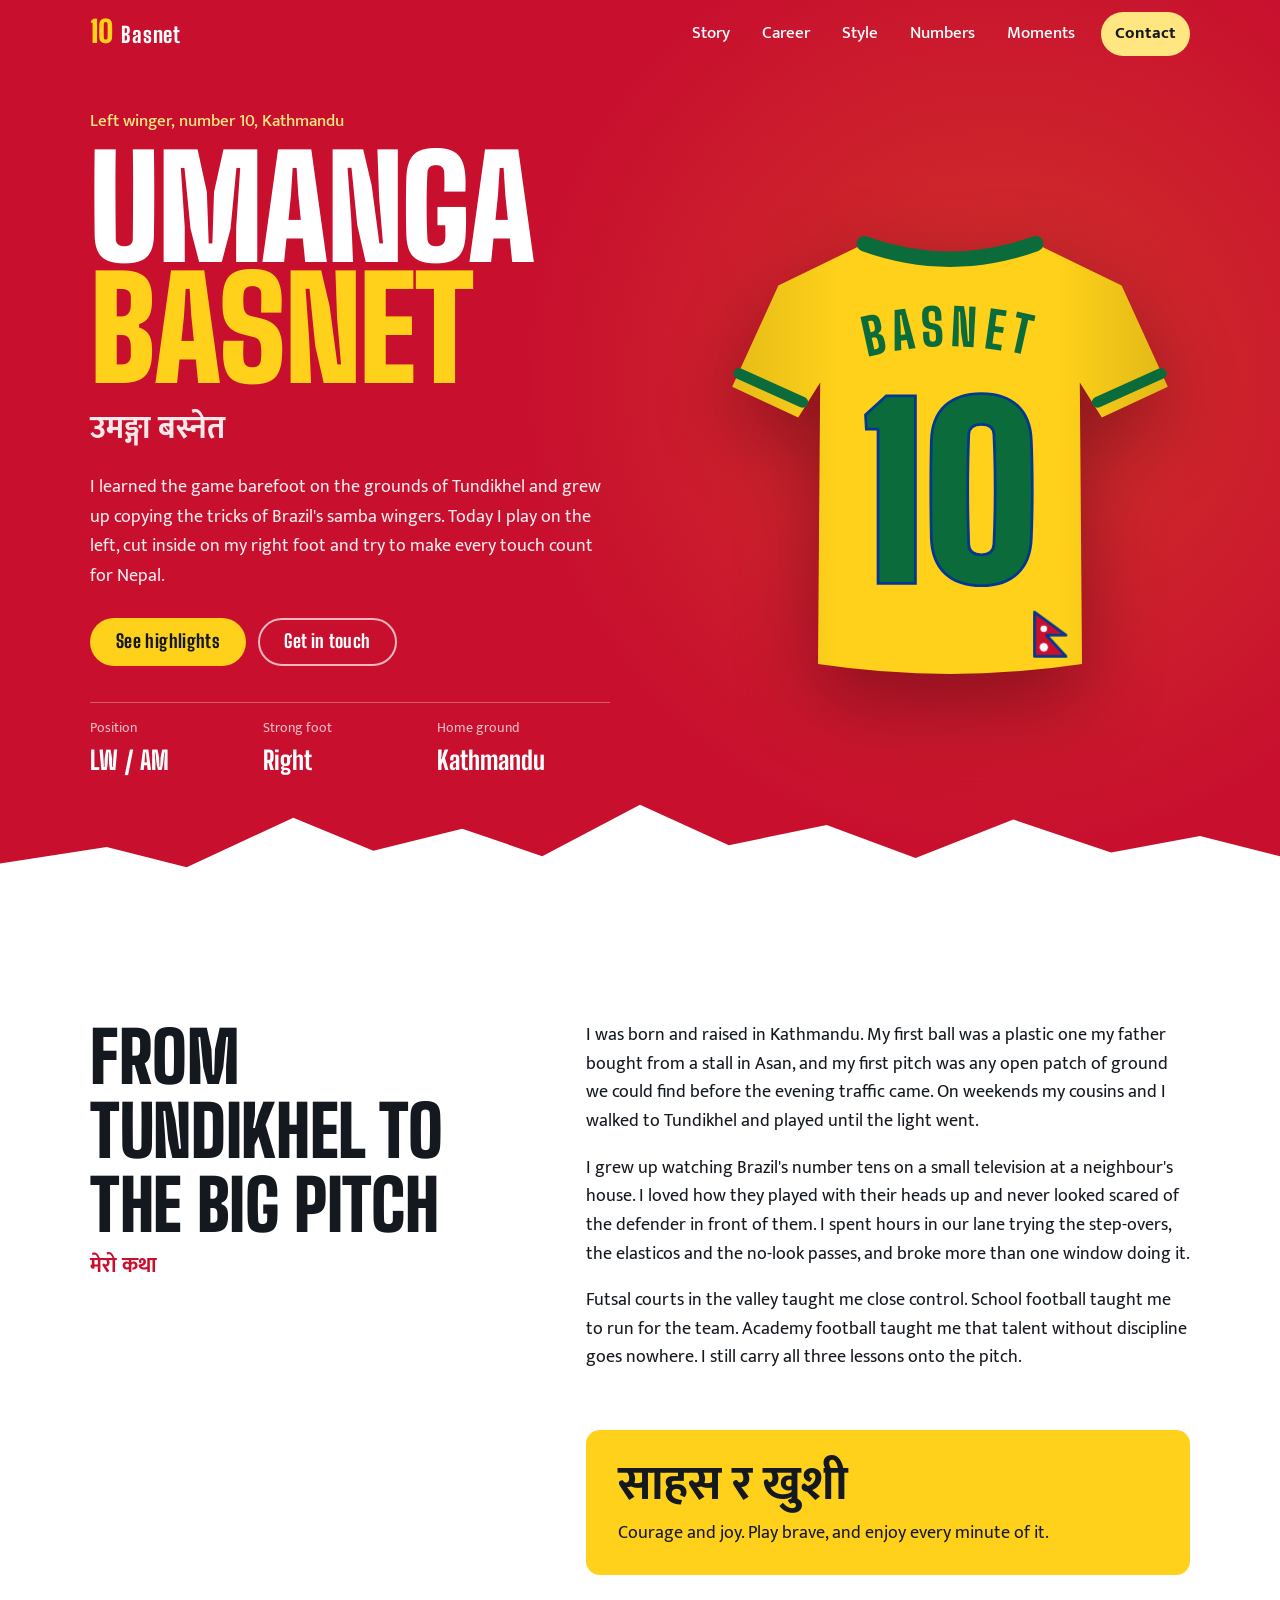
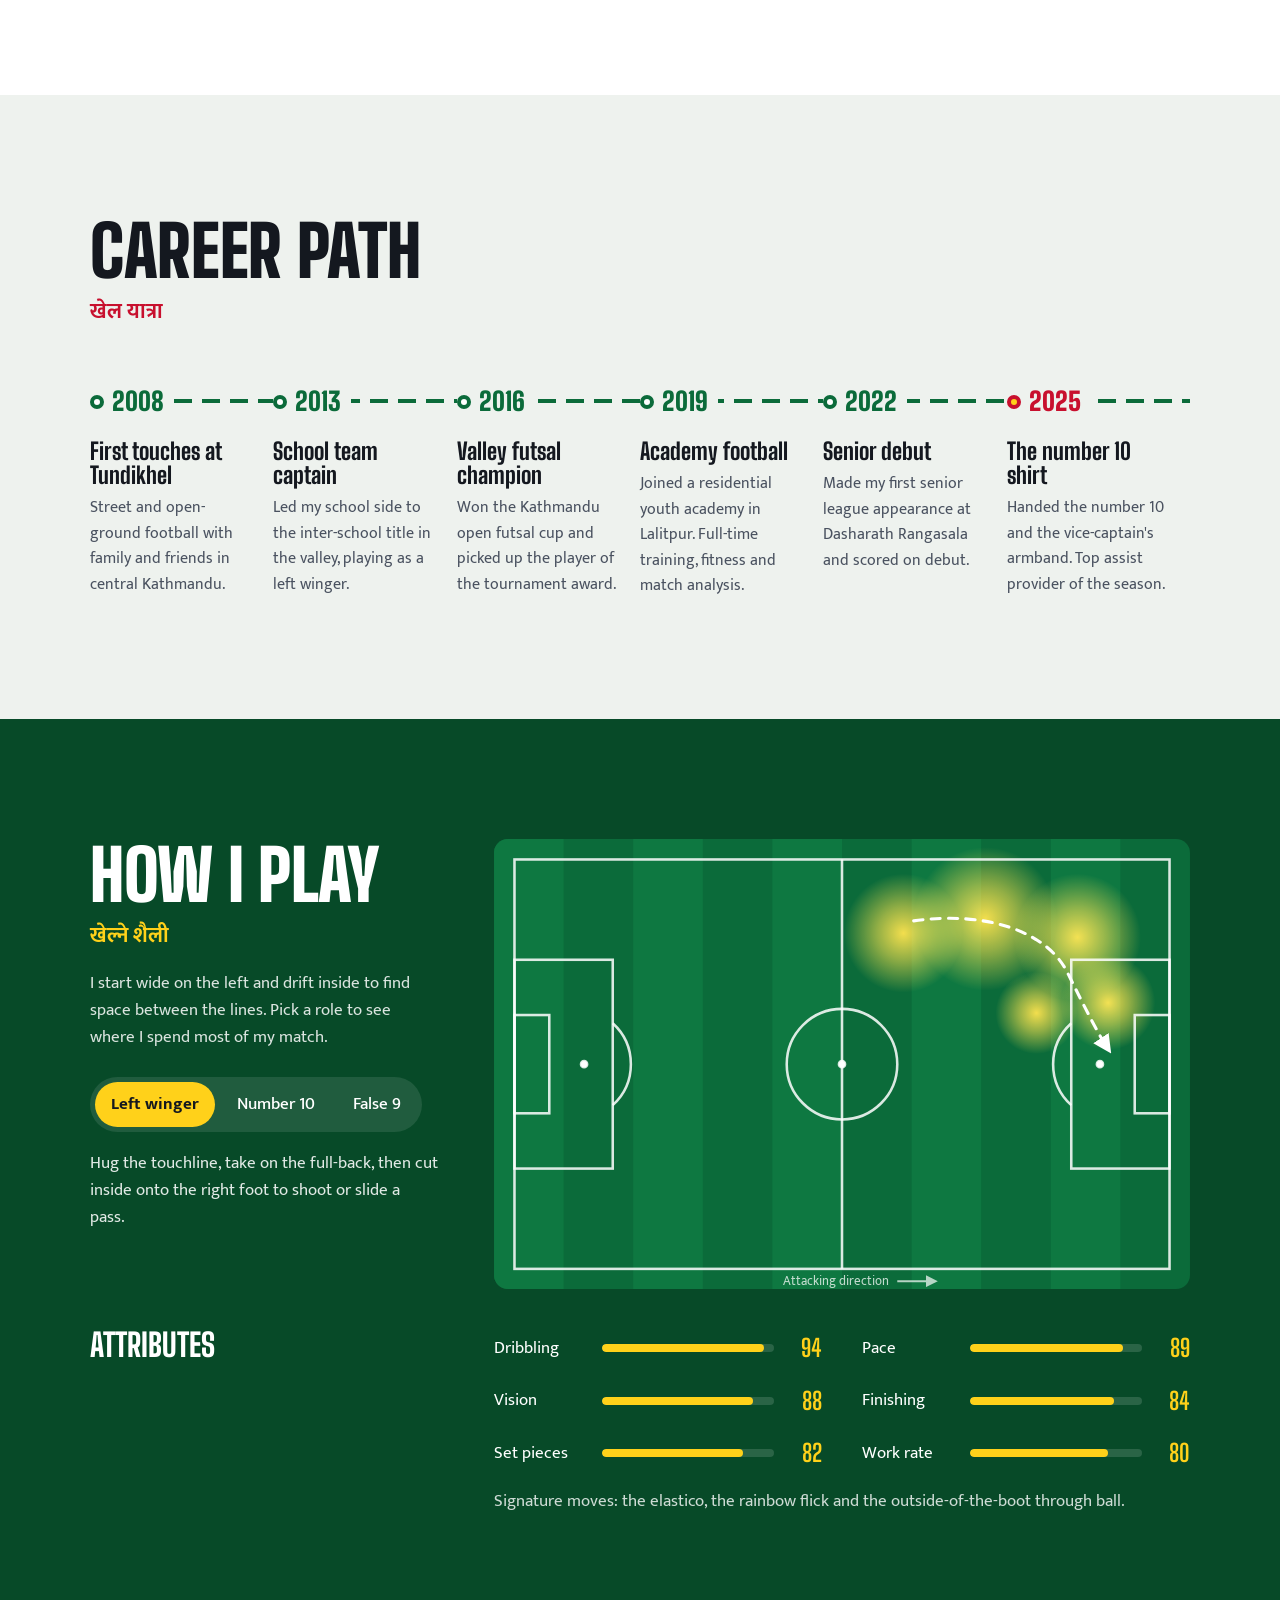
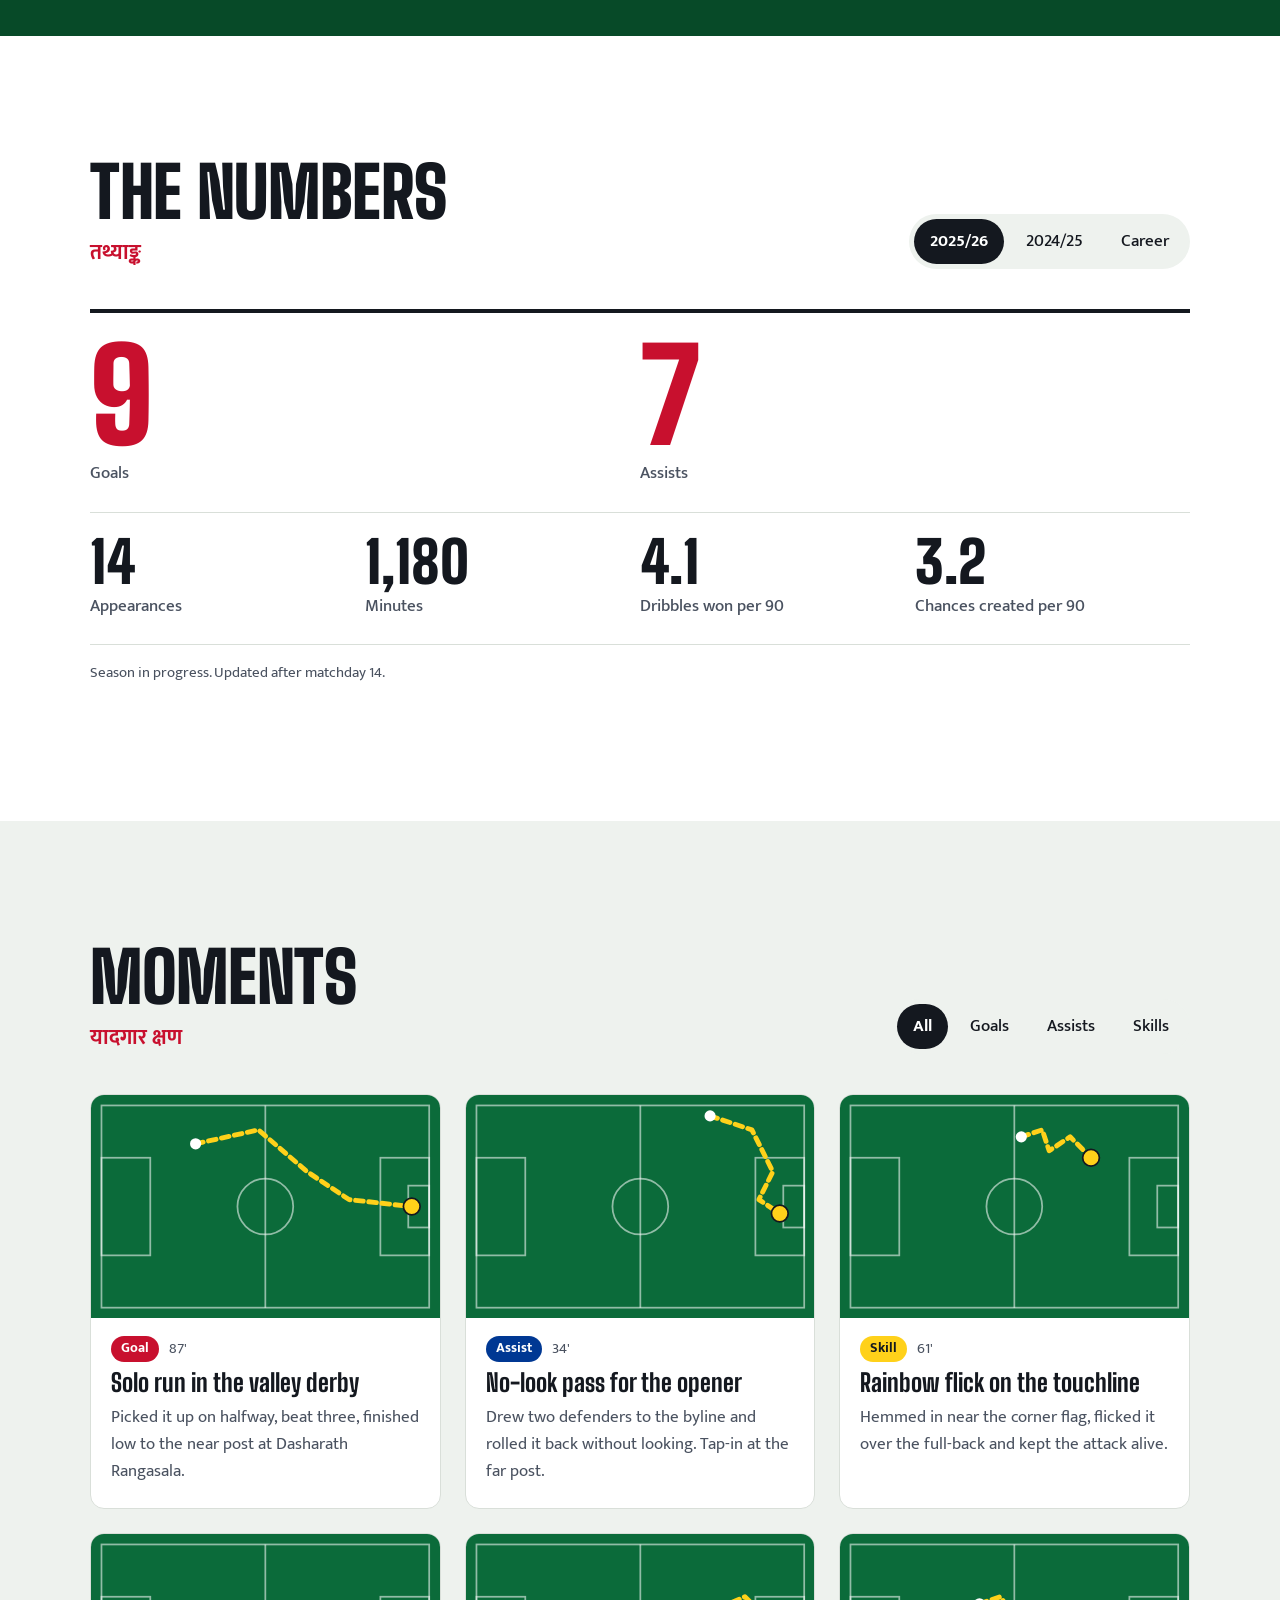
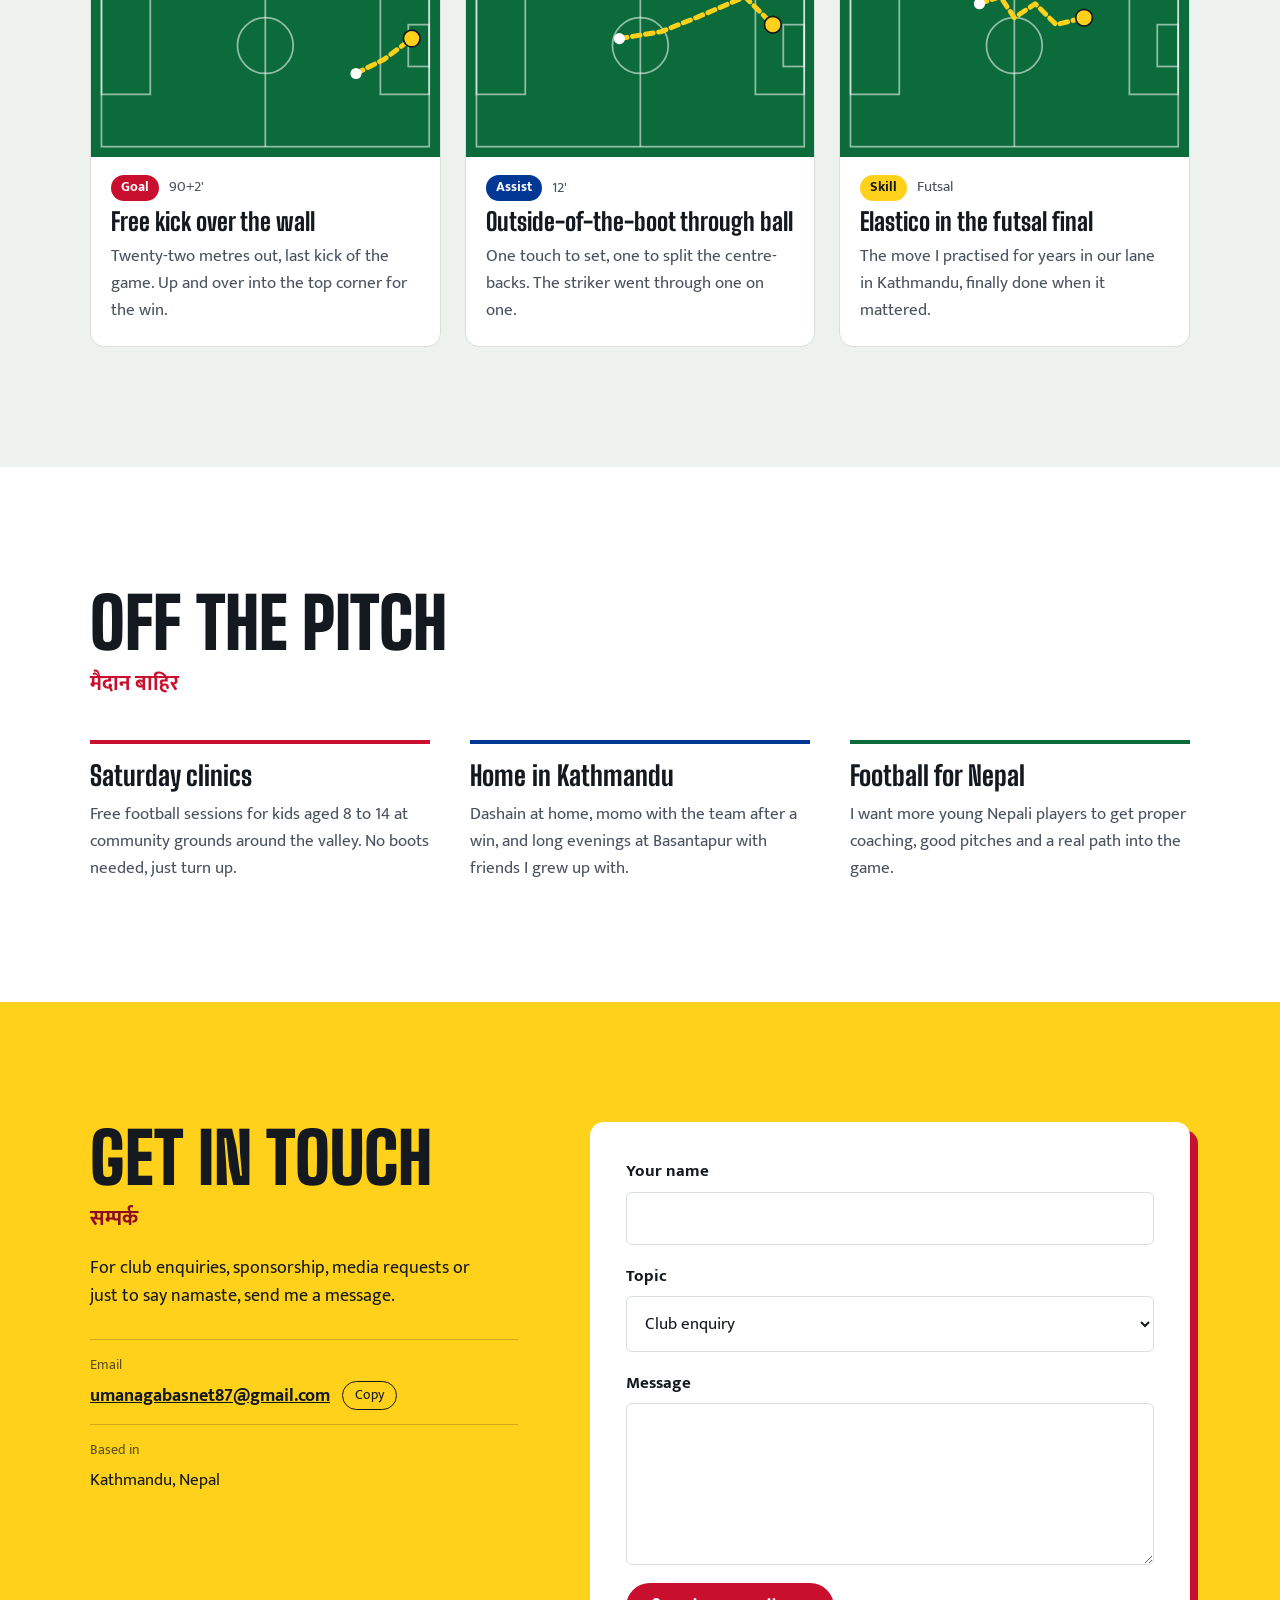
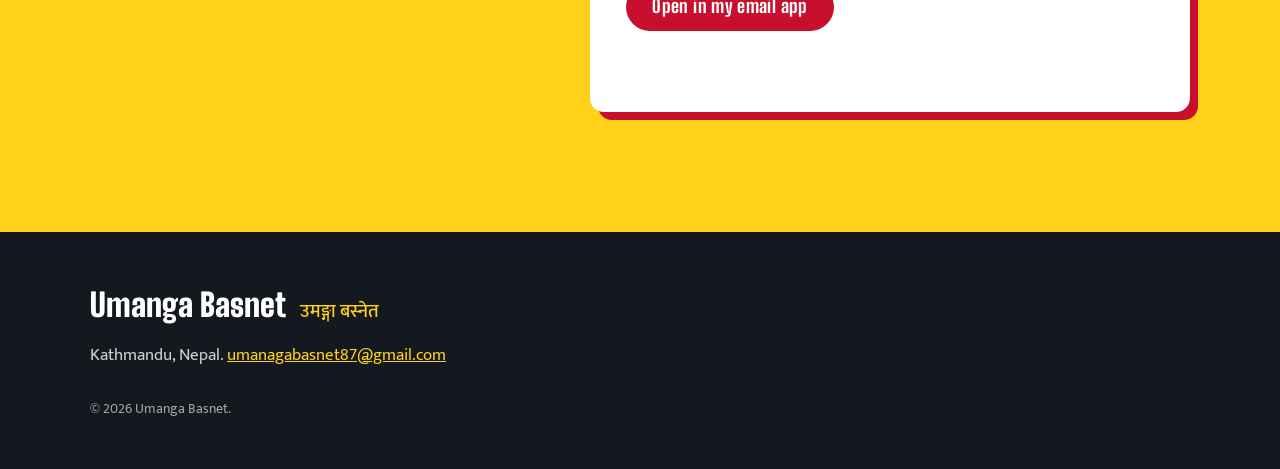
==== index.html @ f704a554 "First version of the website" ====
<!doctype html>
<html lang="en">
<head>
  <meta charset="utf-8">
  <meta name="viewport" content="width=device-width, initial-scale=1">
  <title>Umanga Basnet | Number 10 from Kathmandu</title>
  <meta name="description" content="Umanga Basnet, a left winger and number 10 from Kathmandu, Nepal. Career, playing style, numbers, highlights and contact.">
  <meta name="author" content="Umanga Basnet">
  <meta name="theme-color" content="#C8102E">

  <!-- Social sharing preview. After hosting, change og:image to the full link,
       for example https://yourusername.github.io/assets/img/og-image.png -->
  <meta property="og:type" content="website">
  <meta property="og:title" content="Umanga Basnet | Number 10 from Kathmandu">
  <meta property="og:description" content="Left winger and number 10 from Kathmandu, Nepal.">
  <meta property="og:image" content="assets/img/og-image.png">
  <meta name="twitter:card" content="summary_large_image">

  <link rel="icon" href="assets/img/favicon.svg" type="image/svg+xml">

  <link rel="preconnect" href="https://fonts.googleapis.com">
  <link rel="preconnect" href="https://fonts.gstatic.com" crossorigin>
  <link href="https://fonts.googleapis.com/css2?family=Big+Shoulders+Display:wght@600;800;900&family=Mukta:wght@400;500;700&display=swap" rel="stylesheet">

  <link rel="stylesheet" href="css/style.css">
</head>
<body>
  <a class="skip-link" href="#main">Skip to content</a>

  <!-- ========== HEADER ========== -->
  <header class="site-header" id="top">
    <nav class="nav" aria-label="Main">
      <a class="brand" href="#top" aria-label="Umanga Basnet, home">
        <span class="brand-num">10</span>
        <span class="brand-name">Basnet</span>
      </a>

      <button class="nav-toggle" aria-expanded="false" aria-controls="nav-links">
        <span class="sr-only">Open menu</span>
        <span class="bar bar-top"></span><span class="bar bar-bottom"></span>
      </button>

      <ul class="nav-links" id="nav-links">
        <li><a href="#story">Story</a></li>
        <li><a href="#career">Career</a></li>
        <li><a href="#style">Style</a></li>
        <li><a href="#numbers">Numbers</a></li>
        <li><a href="#moments">Moments</a></li>
        <li><a href="#contact" class="nav-cta">Contact</a></li>
      </ul>
    </nav>
  </header>

  <main id="main">

    <!-- ========== HERO ========== -->
    <section class="hero" aria-labelledby="hero-title">
      <div class="hero-inner">
        <div class="hero-copy">
          <p class="hero-kicker">Left winger, number 10, Kathmandu</p>
          <h1 id="hero-title" class="hero-title">
            <span>Umanga</span>
            <span>Basnet</span>
          </h1>
          <p class="hero-deva" lang="ne">उमङ्गा बस्नेत</p>
          <p class="hero-lede">
            I learned the game barefoot on the grounds of Tundikhel and grew up copying the
            tricks of Brazil's samba wingers. Today I play on the left, cut inside on my right
            foot and try to make every touch count for Nepal.
          </p>
          <div class="hero-actions">
            <a class="btn btn-yellow" href="#moments">See highlights</a>
            <a class="btn btn-ghost" href="#contact">Get in touch</a>
          </div>

          <dl class="hero-facts">
            <div><dt>Position</dt><dd>LW / AM</dd></div>
            <div><dt>Strong foot</dt><dd>Right</dd></div>
            <div><dt>Home ground</dt><dd>Kathmandu</dd></div>
          </dl>
        </div>

        <figure class="hero-shirt" aria-hidden="true">
          <svg viewBox="0 0 400 440" class="shirt-svg">
            <defs>
              <path id="nameArc" d="M95 150 Q200 112 305 150" />
              <linearGradient id="shirtShade" x1="0" x2="1">
                <stop offset="0" stop-color="#000" stop-opacity=".10"/>
                <stop offset=".25" stop-color="#000" stop-opacity="0"/>
                <stop offset=".75" stop-color="#000" stop-opacity="0"/>
                <stop offset="1" stop-color="#000" stop-opacity=".12"/>
              </linearGradient>
            </defs>
            <!-- shirt body -->
            <path class="shirt-body" d="M122 38 Q200 66 278 38 L356 76 L398 168 L338 196 L318 164 L320 420 Q200 438 80 420 L82 164 L62 196 L2 168 L44 76 Z"/>
            <path d="M122 38 Q200 66 278 38 L356 76 L398 168 L338 196 L318 164 L320 420 Q200 438 80 420 L82 164 L62 196 L2 168 L44 76 Z" fill="url(#shirtShade)"/>
            <!-- collar and cuffs -->
            <path d="M122 38 Q200 66 278 38" class="shirt-trim" />
            <path d="M8 156 L66 182" class="shirt-trim thin"/>
            <path d="M392 156 L334 182" class="shirt-trim thin"/>
            <!-- name -->
            <text class="shirt-name"><textPath href="#nameArc" startOffset="50%" text-anchor="middle">BASNET</textPath></text>
            <!-- number -->
            <text x="200" y="345" class="shirt-number" text-anchor="middle">10</text>
            <!-- Nepal pennant patch -->
            <g transform="translate(276 372) scale(.42)">
              <path d="M2 2 L70 52 L28 52 L70 98 L2 98 Z" fill="#C8102E" stroke="#003893" stroke-width="6" stroke-linejoin="round"/>
              <circle cx="22" cy="38" r="7" fill="#fff"/>
              <circle cx="22" cy="78" r="9" fill="#fff"/>
            </g>
          </svg>
          <figcaption class="sr-only">A yellow football shirt with BASNET and the number 10 on the back</figcaption>
        </figure>
      </div>

      <div class="hero-ridge" aria-hidden="true">
        <svg viewBox="0 0 1440 120" preserveAspectRatio="none">
          <path d="M0 120 L0 78 L120 60 L210 82 L330 28 L420 64 L520 40 L610 70 L720 14 L820 58 L930 36 L1030 72 L1140 30 L1250 66 L1350 48 L1440 70 L1440 120 Z"/>
        </svg>
      </div>
    </section>

    <!-- ========== STORY ========== -->
    <section class="section story" id="story" aria-labelledby="story-title">
      <div class="container story-grid">
        <header class="section-head">
          <h2 id="story-title">From Tundikhel to the big pitch</h2>
          <p class="section-sub" lang="ne">मेरो कथा</p>
        </header>

        <div class="story-body">
          <p>
            I was born and raised in Kathmandu. My first ball was a plastic one my father bought from
            a stall in Asan, and my first pitch was any open patch of ground we could find before the
            evening traffic came. On weekends my cousins and I walked to Tundikhel and played until
            the light went.
          </p>
          <p>
            I grew up watching Brazil's number tens on a small television at a neighbour's house.
            I loved how they played with their heads up and never looked scared of the defender in
            front of them. I spent hours in our lane trying the step-overs, the elasticos and the
            no-look passes, and broke more than one window doing it.
          </p>
          <p>
            Futsal courts in the valley taught me close control. School football taught me to run for
            the team. Academy football taught me that talent without discipline goes nowhere. I still
            carry all three lessons onto the pitch.
          </p>
        </div>

        <blockquote class="motto">
          <p lang="ne" class="motto-ne">साहस र खुशी</p>
          <p class="motto-en">Courage and joy. Play brave, and enjoy every minute of it.</p>
        </blockquote>
      </div>
    </section>

    <!-- ========== CAREER ========== -->
    <section class="section career" id="career" aria-labelledby="career-title">
      <div class="container">
        <header class="section-head">
          <h2 id="career-title">Career path</h2>
          <p class="section-sub" lang="ne">खेल यात्रा</p>
        </header>

        <ol class="timeline">
          <li class="tl-item">
            <span class="tl-year">2008</span>
            <div class="tl-card">
              <h3>First touches at Tundikhel</h3>
              <p>Street and open-ground football with family and friends in central Kathmandu.</p>
            </div>
          </li>
          <li class="tl-item">
            <span class="tl-year">2013</span>
            <div class="tl-card">
              <h3>School team captain</h3>
              <p>Led my school side to the inter-school title in the valley, playing as a left winger.</p>
            </div>
          </li>
          <li class="tl-item">
            <span class="tl-year">2016</span>
            <div class="tl-card">
              <h3>Valley futsal champion</h3>
              <p>Won the Kathmandu open futsal cup and picked up the player of the tournament award.</p>
            </div>
          </li>
          <li class="tl-item">
            <span class="tl-year">2019</span>
            <div class="tl-card">
              <h3>Academy football</h3>
              <p>Joined a residential youth academy in Lalitpur. Full-time training, fitness and match analysis.</p>
            </div>
          </li>
          <li class="tl-item">
            <span class="tl-year">2022</span>
            <div class="tl-card">
              <h3>Senior debut</h3>
              <p>Made my first senior league appearance at Dasharath Rangasala and scored on debut.</p>
            </div>
          </li>
          <li class="tl-item tl-now">
            <span class="tl-year">2025</span>
            <div class="tl-card">
              <h3>The number 10 shirt</h3>
              <p>Handed the number 10 and the vice-captain's armband. Top assist provider of the season.</p>
            </div>
          </li>
        </ol>
      </div>
    </section>

    <!-- ========== PLAYING STYLE ========== -->
    <section class="section style" id="style" aria-labelledby="style-title">
      <div class="container style-grid">
        <header class="section-head">
          <h2 id="style-title">How I play</h2>
          <p class="section-sub" lang="ne">खेल्ने शैली</p>
          <p class="style-intro">
            I start wide on the left and drift inside to find space between the lines. Pick a role to
            see where I spend most of my match.
          </p>

          <div class="role-tabs" role="tablist" aria-label="Playing role">
            <button role="tab" aria-selected="true" data-role="winger">Left winger</button>
            <button role="tab" aria-selected="false" data-role="ten">Number 10</button>
            <button role="tab" aria-selected="false" data-role="nine">False 9</button>
          </div>
          <p class="role-note" id="role-note" aria-live="polite">
            Hug the touchline, take on the full-back, then cut inside onto the right foot to shoot or slide a pass.
          </p>
        </header>

        <figure class="pitch-wrap">
          <svg viewBox="0 0 680 440" class="pitch" role="img" aria-labelledby="pitch-desc">
            <desc id="pitch-desc">A football pitch showing where Umanga plays most often for the selected role. The team attacks to the right.</desc>
            <defs>
              <radialGradient id="heat">
                <stop offset="0" stop-color="#FFD11A" stop-opacity=".95"/>
                <stop offset=".45" stop-color="#FFD11A" stop-opacity=".55"/>
                <stop offset="1" stop-color="#FFD11A" stop-opacity="0"/>
              </radialGradient>
              <marker id="arrow" viewBox="0 0 10 10" refX="7" refY="5" markerWidth="6" markerHeight="6" orient="auto-start-reverse">
                <path d="M0 0 L10 5 L0 10 z" fill="#fff"/>
              </marker>
            </defs>
            <!-- grass stripes -->
            <g class="stripes">
              <rect x="0" y="0" width="680" height="440" fill="#0B6B3A"/>
              <rect x="0" width="68" height="440" fill="#0E7841"/>
              <rect x="136" width="68" height="440" fill="#0E7841"/>
              <rect x="272" width="68" height="440" fill="#0E7841"/>
              <rect x="408" width="68" height="440" fill="#0E7841"/>
              <rect x="544" width="68" height="440" fill="#0E7841"/>
            </g>
            <!-- heat zones (filled by JS) -->
            <g id="heat-layer"></g>
            <!-- markings -->
            <g class="lines">
              <rect x="20" y="20" width="640" height="400"/>
              <line x1="340" y1="20" x2="340" y2="420"/>
              <circle cx="340" cy="220" r="54"/>
              <circle cx="340" cy="220" r="3" class="spot"/>
              <rect x="20" y="118" width="96" height="204"/>
              <rect x="20" y="172" width="34" height="96"/>
              <rect x="564" y="118" width="96" height="204"/>
              <rect x="626" y="172" width="34" height="96"/>
              <circle cx="88" cy="220" r="3" class="spot"/>
              <circle cx="592" cy="220" r="3" class="spot"/>
              <path d="M116 180 A54 54 0 0 1 116 260"/>
              <path d="M564 180 A54 54 0 0 0 564 260"/>
            </g>
            <!-- typical run -->
            <path id="run-path" class="run" d="" marker-end="url(#arrow)"/>
            <text x="386" y="436" class="pitch-label" text-anchor="end">Attacking direction</text>
            <path d="M394 432 L430 432" stroke="#fff" stroke-width="2" marker-end="url(#arrow)" opacity=".7"/>
          </svg>
        </figure>

        <div class="attributes">
          <h3>Attributes</h3>
          <ul class="attr-list">
            <li><span>Dribbling</span><span class="attr-bar"><i style="--v:94"></i></span><b>94</b></li>
            <li><span>Pace</span><span class="attr-bar"><i style="--v:89"></i></span><b>89</b></li>
            <li><span>Vision</span><span class="attr-bar"><i style="--v:88"></i></span><b>88</b></li>
            <li><span>Finishing</span><span class="attr-bar"><i style="--v:84"></i></span><b>84</b></li>
            <li><span>Set pieces</span><span class="attr-bar"><i style="--v:82"></i></span><b>82</b></li>
            <li><span>Work rate</span><span class="attr-bar"><i style="--v:80"></i></span><b>80</b></li>
          </ul>
          <p class="attr-foot">Signature moves: the elastico, the rainbow flick and the outside-of-the-boot through ball.</p>
        </div>
      </div>
    </section>

    <!-- ========== NUMBERS ========== -->
    <section class="section numbers" id="numbers" aria-labelledby="numbers-title">
      <div class="container">
        <header class="section-head numbers-head">
          <div>
            <h2 id="numbers-title">The numbers</h2>
            <p class="section-sub" lang="ne">तथ्याङ्क</p>
          </div>
          <div class="season-tabs" role="tablist" aria-label="Season">
            <button role="tab" aria-selected="true" data-season="s2526">2025/26</button>
            <button role="tab" aria-selected="false" data-season="s2425">2024/25</button>
            <button role="tab" aria-selected="false" data-season="career">Career</button>
          </div>
        </header>

        <div class="stat-board" aria-live="polite">
          <div class="stat stat-lead">
            <span class="stat-value" data-key="goals">9</span>
            <span class="stat-label">Goals</span>
          </div>
          <div class="stat stat-lead">
            <span class="stat-value" data-key="assists">7</span>
            <span class="stat-label">Assists</span>
          </div>
          <div class="stat">
            <span class="stat-value" data-key="apps">14</span>
            <span class="stat-label">Appearances</span>
          </div>
          <div class="stat">
            <span class="stat-value" data-key="minutes">1180</span>
            <span class="stat-label">Minutes</span>
          </div>
          <div class="stat">
            <span class="stat-value" data-key="dribbles" data-decimals="1">4.1</span>
            <span class="stat-label">Dribbles won per 90</span>
          </div>
          <div class="stat">
            <span class="stat-value" data-key="chances" data-decimals="1">3.2</span>
            <span class="stat-label">Chances created per 90</span>
          </div>
        </div>
        <p class="stat-note" id="stat-note">Season in progress. Updated after matchday 14.</p>
      </div>
    </section>

    <!-- ========== MOMENTS ========== -->
    <section class="section moments" id="moments" aria-labelledby="moments-title">
      <div class="container">
        <header class="section-head numbers-head">
          <div>
            <h2 id="moments-title">Moments</h2>
            <p class="section-sub" lang="ne">यादगार क्षण</p>
          </div>
          <div class="filter" role="group" aria-label="Filter moments">
            <button aria-pressed="true" data-filter="all">All</button>
            <button aria-pressed="false" data-filter="goal">Goals</button>
            <button aria-pressed="false" data-filter="assist">Assists</button>
            <button aria-pressed="false" data-filter="skill">Skills</button>
          </div>
        </header>

        <!--
          Each card draws its own mini pitch from data-path (x,y points on a 100 x 64 pitch,
          attacking right). To link a YouTube clip, add data-video="VIDEO_ID" to the <article>.
        -->
        <div class="moment-grid">
          <article class="moment" data-type="goal" data-path="30,14 48,10 62,22 74,30 92,32" data-video="">
            <div class="moment-pitch"></div>
            <div class="moment-body">
              <p class="moment-meta"><span class="tag tag-goal">Goal</span><span>87'</span></p>
              <h3>Solo run in the valley derby</h3>
              <p>Picked it up on halfway, beat three, finished low to the near post at Dasharath Rangasala.</p>
            </div>
          </article>

          <article class="moment" data-type="assist" data-path="70,6 82,10 88,22 84,30 90,34" data-video="">
            <div class="moment-pitch"></div>
            <div class="moment-body">
              <p class="moment-meta"><span class="tag tag-assist">Assist</span><span>34'</span></p>
              <h3>No-look pass for the opener</h3>
              <p>Drew two defenders to the byline and rolled it back without looking. Tap-in at the far post.</p>
            </div>
          </article>

          <article class="moment" data-type="skill" data-path="52,12 58,10 60,16 66,12 72,18" data-video="">
            <div class="moment-pitch"></div>
            <div class="moment-body">
              <p class="moment-meta"><span class="tag tag-skill">Skill</span><span>61'</span></p>
              <h3>Rainbow flick on the touchline</h3>
              <p>Hemmed in near the corner flag, flicked it over the full-back and kept the attack alive.</p>
            </div>
          </article>

          <article class="moment" data-type="goal" data-path="76,40 80,38 84,36 92,30" data-video="">
            <div class="moment-pitch"></div>
            <div class="moment-body">
              <p class="moment-meta"><span class="tag tag-goal">Goal</span><span>90+2'</span></p>
              <h3>Free kick over the wall</h3>
              <p>Twenty-two metres out, last kick of the game. Up and over into the top corner for the win.</p>
            </div>
          </article>

          <article class="moment" data-type="assist" data-path="44,30 56,28 66,24 80,18 88,26" data-video="">
            <div class="moment-pitch"></div>
            <div class="moment-body">
              <p class="moment-meta"><span class="tag tag-assist">Assist</span><span>12'</span></p>
              <h3>Outside-of-the-boot through ball</h3>
              <p>One touch to set, one to split the centre-backs. The striker went through one on one.</p>
            </div>
          </article>

          <article class="moment" data-type="skill" data-path="40,20 46,18 50,24 56,20 62,26 70,24" data-video="">
            <div class="moment-pitch"></div>
            <div class="moment-body">
              <p class="moment-meta"><span class="tag tag-skill">Skill</span><span>Futsal</span></p>
              <h3>Elastico in the futsal final</h3>
              <p>The move I practised for years in our lane in Kathmandu, finally done when it mattered.</p>
            </div>
          </article>
        </div>
      </div>
    </section>

    <!-- ========== OFF THE PITCH ========== -->
    <section class="section offpitch" aria-labelledby="off-title">
      <div class="container">
        <header class="section-head">
          <h2 id="off-title">Off the pitch</h2>
          <p class="section-sub" lang="ne">मैदान बाहिर</p>
        </header>
        <div class="off-grid">
          <div class="off-item">
            <h3>Saturday clinics</h3>
            <p>Free football sessions for kids aged 8 to 14 at community grounds around the valley. No boots needed, just turn up.</p>
          </div>
          <div class="off-item">
            <h3>Home in Kathmandu</h3>
            <p>Dashain at home, momo with the team after a win, and long evenings at Basantapur with friends I grew up with.</p>
          </div>
          <div class="off-item">
            <h3>Football for Nepal</h3>
            <p>I want more young Nepali players to get proper coaching, good pitches and a real path into the game.</p>
          </div>
        </div>
      </div>
    </section>

    <!-- ========== CONTACT ========== -->
    <section class="section contact" id="contact" aria-labelledby="contact-title">
      <div class="container contact-grid">
        <div class="contact-info">
          <h2 id="contact-title">Get in touch</h2>
          <p class="section-sub" lang="ne">सम्पर्क</p>
          <p>For club enquiries, sponsorship, media requests or just to say namaste, send me a message.</p>

          <ul class="contact-list">
            <li>
              <span class="cl-label">Email</span>
              <a href="mailto:umanagabasnet87@gmail.com" id="email-link">umanagabasnet87@gmail.com</a>
              <button class="copy-btn" data-copy="umanagabasnet87@gmail.com" type="button">Copy</button>
            </li>
            <li>
              <span class="cl-label">Based in</span>
              <span>Kathmandu, Nepal</span>
            </li>
          </ul>
        </div>

        <form class="contact-form" id="contact-form" novalidate>
          <div class="field">
            <label for="f-name">Your name</label>
            <input id="f-name" name="name" type="text" autocomplete="name" required>
          </div>
          <div class="field">
            <label for="f-topic">Topic</label>
            <select id="f-topic" name="topic">
              <option>Club enquiry</option>
              <option>Sponsorship</option>
              <option>Media request</option>
              <option>Fan message</option>
            </select>
          </div>
          <div class="field">
            <label for="f-msg">Message</label>
            <textarea id="f-msg" name="message" rows="5" required></textarea>
          </div>
          <button class="btn btn-crimson" type="submit">Open in my email app</button>
          <p class="form-status" id="form-status" role="status"></p>
        </form>
      </div>
    </section>
  </main>

  <!-- ========== FOOTER ========== -->
  <footer class="site-footer">
    <div class="container footer-inner">
      <p class="footer-name">Umanga Basnet <span lang="ne">उमङ्गा बस्नेत</span></p>
      <p>Kathmandu, Nepal. <a href="mailto:umanagabasnet87@gmail.com">umanagabasnet87@gmail.com</a></p>
      <p class="footer-small">&copy; <span id="year">2026</span> Umanga Basnet.</p>
    </div>
  </footer>

  <!-- Video lightbox -->
  <dialog class="lightbox" id="lightbox" aria-label="Highlight video">
    <button class="lightbox-close" type="button" aria-label="Close video">Close</button>
    <div class="lightbox-frame" id="lightbox-frame"></div>
  </dialog>

  <script src="js/main.js" defer></script>
</body>
</html>
---- css/style.css ----
/* =========================================================
   Umanga Basnet | persona site
   Palette: Nepal crimson + Brazil canary + pitch green
   ========================================================= */

:root {
  --crimson: #C8102E;
  --crimson-deep: #8E0B21;
  --canary: #FFD11A;
  --canary-soft: #FFE680;
  --pitch: #0B6B3A;
  --pitch-deep: #074A28;
  --sky: #003893;
  --ink: #14181F;
  --ink-soft: #4A5260;
  --paper: #FFFFFF;
  --mist: #EEF2EE;
  --line: #D9DFD9;

  --font-display: "Big Shoulders Display", "Arial Narrow", Impact, sans-serif;
  --font-body: "Mukta", "Segoe UI", system-ui, sans-serif;

  --wrap: 1180px;
  --gutter: clamp(16px, 4vw, 40px);
  --radius-s: 6px;
  --radius-m: 14px;
  --header-h: 68px;
}

*,
*::before,
*::after { box-sizing: border-box; }

html { scroll-behavior: smooth; scroll-padding-top: calc(var(--header-h) + 12px); }

body {
  margin: 0;
  font-family: var(--font-body);
  font-size: 1.0625rem;
  line-height: 1.6;
  color: var(--ink);
  background: var(--paper);
  -webkit-font-smoothing: antialiased;
  overflow-x: hidden;
}

img, svg { display: block; max-width: 100%; }
a { color: inherit; }
h1, h2, h3 { margin: 0; line-height: 1.05; }
p { margin: 0 0 1em; }
button, input, select, textarea { font: inherit; color: inherit; }

:focus-visible {
  outline: 3px solid var(--canary);
  outline-offset: 3px;
  border-radius: 4px;
}

.sr-only {
  position: absolute; width: 1px; height: 1px; padding: 0; margin: -1px;
  overflow: hidden; clip: rect(0 0 0 0); white-space: nowrap; border: 0;
}

.skip-link {
  position: absolute; left: 12px; top: -60px; z-index: 100;
  background: var(--canary); color: var(--ink); padding: 10px 16px;
  font-weight: 700; border-radius: var(--radius-s); text-decoration: none;
}
.skip-link:focus { top: 12px; }

.container {
  width: 100%;
  max-width: var(--wrap);
  margin: 0 auto;
  padding: 0 var(--gutter);
}

/* ---------- Buttons ---------- */
.btn {
  display: inline-flex; align-items: center; justify-content: center;
  min-height: 48px; padding: 0 24px;
  font-family: var(--font-display); font-weight: 800; font-size: 1.15rem;
  letter-spacing: .02em; text-decoration: none;
  border: 2px solid transparent; border-radius: 999px; cursor: pointer;
  transition: transform .15s ease, background-color .15s ease, color .15s ease;
}
.btn:hover { transform: translateY(-2px); }
.btn:active { transform: translateY(0); }
.btn-yellow { background: var(--canary); color: var(--ink); }
.btn-yellow:hover { background: var(--canary-soft); }
.btn-ghost { border-color: rgba(255,255,255,.7); color: #fff; }
.btn-ghost:hover { background: #fff; color: var(--crimson); }
.btn-crimson { background: var(--crimson); color: #fff; }
.btn-crimson:hover { background: var(--crimson-deep); }

/* ---------- Header ---------- */
.site-header {
  position: fixed; inset: 0 0 auto 0; z-index: 50;
  height: var(--header-h);
  transition: background-color .25s ease, box-shadow .25s ease;
}
.site-header.is-scrolled {
  background: var(--crimson);
  box-shadow: 0 2px 0 var(--canary);
}
.nav {
  max-width: var(--wrap); height: 100%; margin: 0 auto;
  padding: 0 var(--gutter);
  display: flex; align-items: center; justify-content: space-between;
}
.brand {
  display: flex; align-items: baseline; gap: 8px;
  text-decoration: none; color: #fff;
}
.brand-num {
  font-family: var(--font-display); font-weight: 900; font-size: 1.9rem;
  color: var(--canary); line-height: 1;
}
.brand-name {
  font-family: var(--font-display); font-weight: 800; font-size: 1.35rem;
  letter-spacing: .04em;
}
.nav-links {
  display: flex; align-items: center; gap: 4px;
  list-style: none; margin: 0; padding: 0;
}
.nav-links a {
  display: block; padding: 8px 14px; border-radius: 999px;
  color: #fff; text-decoration: none; font-weight: 500;
  transition: background-color .15s ease;
}
.nav-links a:hover { background: rgba(255,255,255,.14); }
.nav-links a.is-active { background: rgba(255,255,255,.2); }
.nav-links .nav-cta { background: var(--canary); color: var(--ink); font-weight: 700; margin-left: 8px; }
.nav-links .nav-cta:hover,
.nav-links .nav-cta.is-active { background: var(--canary-soft); }

.nav-toggle {
  display: none; width: 44px; height: 44px; border: 0; border-radius: 50%;
  background: rgba(255,255,255,.14); cursor: pointer; position: relative;
}
.nav-toggle .bar {
  position: absolute; left: 12px; right: 12px; height: 2px; background: #fff;
  transition: transform .2s ease, top .2s ease;
}
.nav-toggle .bar-top { top: 18px; }
.nav-toggle .bar-bottom { top: 25px; }
.nav-toggle[aria-expanded="true"] .bar-top { top: 21px; transform: rotate(45deg); }
.nav-toggle[aria-expanded="true"] .bar-bottom { top: 21px; transform: rotate(-45deg); }

/* ---------- Hero ---------- */
.hero {
  position: relative;
  background:
    radial-gradient(circle at 78% 42%, rgba(255,209,26,.18), transparent 42%),
    var(--crimson);
  color: #fff;
  padding: calc(var(--header-h) + 40px) 0 0;
  overflow: hidden;
}
.hero-inner {
  max-width: var(--wrap); margin: 0 auto; padding: 0 var(--gutter);
  display: grid; grid-template-columns: 1.1fr .9fr; gap: 32px; align-items: center;
  position: relative; z-index: 2;
  padding-bottom: 120px;
}
.hero-kicker {
  font-weight: 500; font-size: 1.05rem; color: var(--canary-soft); margin-bottom: 12px;
}
.hero-title {
  font-family: var(--font-display); font-weight: 900;
  font-size: clamp(4rem, 11vw, 9.5rem);
  line-height: .86; letter-spacing: -.01em; text-transform: uppercase;
}
.hero-title span { display: block; }
.hero-title span:last-child { color: var(--canary); }
.hero-deva {
  font-size: clamp(1.4rem, 3vw, 2rem); font-weight: 700; margin: 14px 0 18px;
  color: rgba(255,255,255,.9);
}
.hero-lede { max-width: 52ch; font-size: 1.15rem; color: rgba(255,255,255,.92); }
.hero-actions { display: flex; flex-wrap: wrap; gap: 12px; margin: 28px 0 36px; }

.hero-facts {
  display: flex; flex-wrap: wrap; gap: 0; margin: 0;
  border-top: 1px solid rgba(255,255,255,.3);
  max-width: 520px;
}
.hero-facts div { flex: 1 1 0; min-width: 120px; padding: 14px 16px 0 0; }
.hero-facts dt { font-size: .9rem; color: rgba(255,255,255,.72); }
.hero-facts dd { margin: 0; font-family: var(--font-display); font-weight: 800; font-size: 1.6rem; }

.hero-shirt { margin: 0; justify-self: center; width: min(100%, 440px); }
.shirt-svg { width: 100%; filter: drop-shadow(0 30px 40px rgba(60,0,10,.45)); }
.shirt-body { fill: var(--canary); }
.shirt-trim { fill: none; stroke: var(--pitch); stroke-width: 14; stroke-linecap: round; }
.shirt-trim.thin { stroke-width: 10; }
.shirt-name {
  font-family: var(--font-display); font-weight: 800; font-size: 46px;
  letter-spacing: 6px; fill: var(--pitch);
}
.shirt-number {
  font-family: var(--font-display); font-weight: 900; font-size: 210px;
  fill: var(--pitch); stroke: var(--sky); stroke-width: 5; paint-order: stroke;
}

/* The one orchestrated moment: shirt turns into view on load */
@media (prefers-reduced-motion: no-preference) {
  .hero-shirt { animation: shirtIn 1.1s cubic-bezier(.2,.8,.2,1) .15s both; }
  .shirt-number { animation: numberIn .6s cubic-bezier(.3,1.4,.5,1) .9s both; transform-origin: 200px 290px; }
  @keyframes shirtIn {
    from { opacity: 0; transform: translateY(60px) rotate(-8deg) scale(.92); }
    to   { opacity: 1; transform: none; }
  }
  @keyframes numberIn {
    from { opacity: 0; transform: scale(.4); }
    to   { opacity: 1; transform: none; }
  }
}

.hero-ridge { position: absolute; left: 0; right: 0; bottom: -1px; z-index: 1; height: 110px; }
.hero-ridge svg { width: 100%; height: 100%; }
.hero-ridge path { fill: var(--paper); }

/* ---------- Sections ---------- */
.section { padding: clamp(72px, 10vw, 120px) 0; }
.section-head { margin-bottom: 40px; }
.section-head h2 {
  font-family: var(--font-display); font-weight: 900; text-transform: uppercase;
  font-size: clamp(2.6rem, 6vw, 4.4rem); letter-spacing: -.005em;
}
.section-sub { font-size: 1.3rem; font-weight: 700; color: var(--crimson); margin: 6px 0 0; }

/* ---------- Story ---------- */
.story-grid {
  display: grid; grid-template-columns: 5fr 7fr; gap: 24px 64px; align-items: start;
}
.story-grid .section-head { grid-row: span 2; position: sticky; top: calc(var(--header-h) + 24px); }
.story-body p { max-width: 64ch; font-size: 1.12rem; }
.motto {
  margin: 16px 0 0; padding: 28px 32px;
  background: var(--canary); border-radius: var(--radius-m);
  position: relative;
}
.motto-ne {
  font-size: clamp(2rem, 4.4vw, 3rem); font-weight: 700; line-height: 1.15;
  margin: 0 0 6px; color: var(--ink);
}
.motto-en { margin: 0; font-size: 1.1rem; color: var(--ink); }

/* ---------- Career timeline ---------- */
.career { background: var(--mist); }
.timeline {
  list-style: none; margin: 0; padding: 0;
  display: grid; grid-template-columns: repeat(6, 1fr); gap: 0;
  position: relative;
}
.timeline::before {
  content: ""; position: absolute; left: 0; right: 0; top: 30px; height: 4px;
  background: repeating-linear-gradient(90deg, var(--pitch) 0 18px, transparent 18px 28px);
}
.tl-item { position: relative; padding-right: 18px; }
.tl-year {
  display: inline-block; position: relative; z-index: 1;
  font-family: var(--font-display); font-weight: 900; font-size: 1.6rem;
  background: var(--mist); padding-right: 10px; line-height: 64px;
  color: var(--pitch);
}
.tl-year::before {
  content: ""; display: inline-block; width: 14px; height: 14px; border-radius: 50%;
  background: var(--paper); border: 4px solid var(--pitch); margin-right: 8px;
  vertical-align: 2px;
}
.tl-now .tl-year { color: var(--crimson); }
.tl-now .tl-year::before { border-color: var(--crimson); background: var(--canary); }
.tl-card h3 { font-family: var(--font-display); font-weight: 800; font-size: 1.45rem; margin: 6px 0 8px; }
.tl-card p { color: var(--ink-soft); font-size: 1rem; margin: 0; }

/* ---------- Playing style ---------- */
.style { background: var(--pitch-deep); color: #fff; }
.style .section-sub { color: var(--canary); }
.style-grid {
  display: grid; grid-template-columns: 4fr 8fr; gap: 40px 56px; align-items: start;
}
.style-intro { margin-top: 18px; color: rgba(255,255,255,.85); }
.role-tabs, .season-tabs, .filter {
  display: inline-flex; flex-wrap: wrap; gap: 6px; padding: 5px;
  border-radius: 999px; margin-top: 8px;
}
.role-tabs { background: rgba(255,255,255,.1); }
.role-tabs button, .season-tabs button, .filter button {
  border: 0; background: transparent; padding: 9px 16px; border-radius: 999px;
  cursor: pointer; font-weight: 500; transition: background-color .15s ease, color .15s ease;
}
.role-tabs button { color: #fff; }
.role-tabs button:hover { background: rgba(255,255,255,.12); }
.role-tabs button[aria-selected="true"] { background: var(--canary); color: var(--ink); font-weight: 700; }
.role-note { margin-top: 18px; min-height: 4.8em; color: rgba(255,255,255,.88); }
.style .section-head { margin-bottom: 0; }

.pitch-wrap { margin: 0; }
.pitch { width: 100%; border-radius: var(--radius-m); overflow: hidden; }
.pitch .lines rect,
.pitch .lines line,
.pitch .lines circle,
.pitch .lines path { fill: none; stroke: rgba(255,255,255,.85); stroke-width: 2.5; }
.pitch .lines .spot { fill: #fff; }
.pitch .run {
  fill: none; stroke: #fff; stroke-width: 3; stroke-dasharray: 9 8; stroke-linecap: round;
}
.pitch-label { fill: rgba(255,255,255,.75); font-size: 13px; font-family: var(--font-body); }
#heat-layer circle { transition: opacity .35s ease; mix-blend-mode: screen; }

.attributes { grid-column: 1 / -1; display: grid; grid-template-columns: 4fr 8fr; gap: 12px 56px; align-items: start; }
.attributes h3 { font-family: var(--font-display); font-weight: 800; font-size: 2rem; text-transform: uppercase; }
.attr-list {
  list-style: none; margin: 0; padding: 0;
  display: grid; grid-template-columns: 1fr 1fr; gap: 14px 40px;
}
.attr-list li { display: grid; grid-template-columns: 96px 1fr 36px; gap: 12px; align-items: center; }
.attr-list b { font-family: var(--font-display); font-size: 1.5rem; text-align: right; color: var(--canary); }
.attr-bar { height: 8px; background: rgba(255,255,255,.14); border-radius: 99px; overflow: hidden; }
.attr-bar i {
  display: block; height: 100%; width: calc(var(--v) * 1%);
  background: var(--canary); border-radius: inherit;
}
.attr-foot { grid-column: 2; color: rgba(255,255,255,.8); margin: 4px 0 0; }

/* ---------- Numbers ---------- */
.numbers-head { display: flex; flex-wrap: wrap; justify-content: space-between; align-items: end; gap: 20px; }
.season-tabs, .filter { background: var(--mist); }
.season-tabs button:hover, .filter button:hover { background: var(--line); }
.season-tabs button[aria-selected="true"],
.filter button[aria-pressed="true"] { background: var(--ink); color: #fff; font-weight: 700; }

.stat-board {
  display: grid; grid-template-columns: repeat(4, 1fr);
  border-top: 4px solid var(--ink);
}
.stat {
  padding: 22px 20px 24px 0;
  border-bottom: 1px solid var(--line);
  display: flex; flex-direction: column;
}
.stat-lead { grid-column: span 2; }
.stat-value {
  font-family: var(--font-display); font-weight: 900; line-height: .95;
  font-size: clamp(2.6rem, 5vw, 3.6rem); font-variant-numeric: tabular-nums;
}
.stat-lead .stat-value { font-size: clamp(4.5rem, 11vw, 8rem); color: var(--crimson); }
.stat-label { color: var(--ink-soft); font-weight: 500; margin-top: 4px; }
.stat-note { margin-top: 16px; color: var(--ink-soft); font-size: .95rem; }

/* ---------- Moments ---------- */
.moments { background: var(--mist); }
.moment-grid {
  display: grid; grid-template-columns: repeat(3, 1fr); gap: 24px;
}
.moment {
  background: var(--paper); border-radius: var(--radius-m); overflow: hidden;
  display: flex; flex-direction: column;
  border: 1px solid var(--line);
}
.moment[hidden] { display: none; }
.moment.has-video { cursor: pointer; }
.moment-pitch { background: var(--pitch); aspect-ratio: 100 / 64; position: relative; }
.moment-pitch svg { width: 100%; height: 100%; }
.moment-pitch .play {
  position: absolute; right: 12px; bottom: 12px;
  background: var(--canary); color: var(--ink); border: 0; border-radius: 999px;
  padding: 6px 14px; font-weight: 700; cursor: pointer;
}
.moment-body { padding: 18px 20px 22px; }
.moment-meta { display: flex; align-items: center; gap: 10px; font-size: .95rem; color: var(--ink-soft); margin-bottom: 8px; }
.moment h3 { font-family: var(--font-display); font-weight: 800; font-size: 1.55rem; margin-bottom: 8px; }
.moment-body p:last-child { margin: 0; color: var(--ink-soft); }
.tag { padding: 2px 10px; border-radius: 999px; font-weight: 700; font-size: .85rem; }
.tag-goal { background: var(--crimson); color: #fff; }
.tag-assist { background: var(--sky); color: #fff; }
.tag-skill { background: var(--canary); color: var(--ink); }

.mini-lines { fill: none; stroke: rgba(255,255,255,.55); stroke-width: .5; }
.mini-run { fill: none; stroke: var(--canary); stroke-width: 1.4; stroke-linecap: round; stroke-linejoin: round; stroke-dasharray: 2.2 1.6; }
.mini-start { fill: #fff; }
.mini-end { fill: var(--canary); stroke: var(--ink); stroke-width: .5; }

/* ---------- Off the pitch ---------- */
.off-grid { display: grid; grid-template-columns: repeat(3, 1fr); gap: 40px; }
.off-item { border-top: 4px solid var(--crimson); padding-top: 18px; }
.off-item:nth-child(2) { border-color: var(--sky); }
.off-item:nth-child(3) { border-color: var(--pitch); }
.off-item h3 { font-family: var(--font-display); font-weight: 800; font-size: 1.7rem; margin-bottom: 10px; }
.off-item p { color: var(--ink-soft); margin: 0; }

/* ---------- Contact ---------- */
.contact { background: var(--canary); }
.contact .section-sub { color: var(--crimson-deep); }
.contact-grid { display: grid; grid-template-columns: 5fr 7fr; gap: 48px 72px; align-items: start; }
.contact-info h2 {
  font-family: var(--font-display); font-weight: 900; text-transform: uppercase;
  font-size: clamp(2.6rem, 6vw, 4.4rem);
}
.contact-info > p:not(.section-sub) { margin-top: 18px; font-size: 1.12rem; max-width: 40ch; }
.contact-list { list-style: none; padding: 0; margin: 28px 0 0; }
.contact-list li {
  display: flex; flex-wrap: wrap; align-items: center; gap: 4px 12px;
  padding: 14px 0; border-top: 1px solid rgba(20,24,31,.2);
}
.cl-label { width: 100%; font-size: .9rem; color: rgba(20,24,31,.7); }
.contact-list a { font-weight: 700; font-size: 1.15rem; word-break: break-all; }
.copy-btn {
  border: 1.5px solid var(--ink); background: transparent; border-radius: 999px;
  padding: 2px 12px; font-size: .9rem; cursor: pointer;
}
.copy-btn:hover { background: var(--ink); color: var(--canary); }

.contact-form {
  background: var(--paper); border-radius: var(--radius-m); padding: clamp(22px, 4vw, 36px);
  display: grid; gap: 18px;
  box-shadow: 8px 8px 0 var(--crimson);
}
.field { display: grid; gap: 6px; }
.field label { font-weight: 700; }
.field input, .field select, .field textarea {
  width: 100%; border: 1.5px solid var(--line); border-radius: var(--radius-s);
  padding: 12px 14px; background: var(--paper);
  transition: border-color .15s ease;
}
.field textarea { resize: vertical; min-height: 120px; }
.field input:focus, .field select:focus, .field textarea:focus { outline: none; border-color: var(--crimson); box-shadow: 0 0 0 3px rgba(200,16,46,.15); }
.field.has-error input, .field.has-error textarea { border-color: var(--crimson); }
.contact-form .btn { justify-self: start; }
.form-status { margin: 0; min-height: 1.6em; color: var(--ink-soft); }
.form-status.is-error { color: var(--crimson); font-weight: 500; }

/* ---------- Footer ---------- */
.site-footer { background: var(--ink); color: rgba(255,255,255,.8); padding: 48px 0; }
.footer-inner { display: grid; gap: 4px; }
.footer-name { font-family: var(--font-display); font-weight: 900; font-size: 2rem; color: #fff; margin-bottom: 6px; }
.footer-name span { font-family: var(--font-body); font-size: 1.2rem; font-weight: 500; color: var(--canary); margin-left: 8px; }
.site-footer a { color: var(--canary); }
.footer-small { font-size: .9rem; color: rgba(255,255,255,.6); margin: 8px 0 0; }

/* ---------- Lightbox ---------- */
.lightbox {
  border: 0; padding: 0; background: transparent; width: min(960px, 92vw);
  max-width: none; overflow: visible;
}
.lightbox::backdrop { background: rgba(10,12,16,.85); }
.lightbox-frame { aspect-ratio: 16/9; background: #000; border-radius: var(--radius-m); overflow: hidden; }
.lightbox-frame iframe { width: 100%; height: 100%; border: 0; }
.lightbox-close {
  position: absolute; top: -48px; right: 0;
  background: var(--canary); border: 0; border-radius: 999px; padding: 8px 18px;
  font-weight: 700; cursor: pointer;
}

/* =========================================================
   Responsive
   ========================================================= */
@media (max-width: 1024px) {
  .timeline { grid-template-columns: repeat(3, 1fr); row-gap: 28px; }
  .timeline::before { display: none; }
  .moment-grid { grid-template-columns: repeat(2, 1fr); }
  .style-grid, .attributes { grid-template-columns: 1fr; }
  .attr-foot { grid-column: 1; }
  .role-note { min-height: 0; }
}

@media (max-width: 860px) {
  .nav-toggle { display: block; }
  .nav-links {
    position: fixed; top: var(--header-h); left: 0; right: 0;
    flex-direction: column; align-items: stretch; gap: 2px;
    background: var(--crimson); padding: 12px var(--gutter) 20px;
    border-bottom: 3px solid var(--canary);
    transform: translateY(-120%); visibility: hidden;
    transition: transform .25s ease, visibility .25s;
  }
  .nav-links.is-open { transform: none; visibility: visible; }
  .nav-links a { padding: 12px 14px; font-size: 1.1rem; }
  .nav-links .nav-cta { margin: 8px 0 0; text-align: center; }
  .site-header.menu-open { background: var(--crimson); }

  .hero-inner { grid-template-columns: 1fr; padding-bottom: 96px; }
  .hero-shirt { width: min(78%, 340px); order: -1; }
  .story-grid, .contact-grid { grid-template-columns: 1fr; }
  .story-grid .section-head { position: static; grid-row: auto; margin-bottom: 8px; }
  .off-grid { grid-template-columns: 1fr; gap: 28px; }
  .stat-board { grid-template-columns: repeat(2, 1fr); }
  .stat-lead { grid-column: span 1; }
}

@media (max-width: 560px) {
  body { font-size: 1rem; }
  .timeline { grid-template-columns: 1fr; row-gap: 8px; }
  .tl-year { line-height: 48px; }
  .moment-grid { grid-template-columns: 1fr; }
  .attr-list { grid-template-columns: 1fr; }
  .hero-facts dd { font-size: 1.35rem; }
  .hero-facts div { min-width: 0; }
  .role-tabs, .season-tabs, .filter { display: flex; }
  .contact-form { box-shadow: 5px 5px 0 var(--crimson); }
}

@media (prefers-reduced-motion: reduce) {
  html { scroll-behavior: auto; }
  *, *::before, *::after { transition-duration: .01ms !important; animation-duration: .01ms !important; }
}
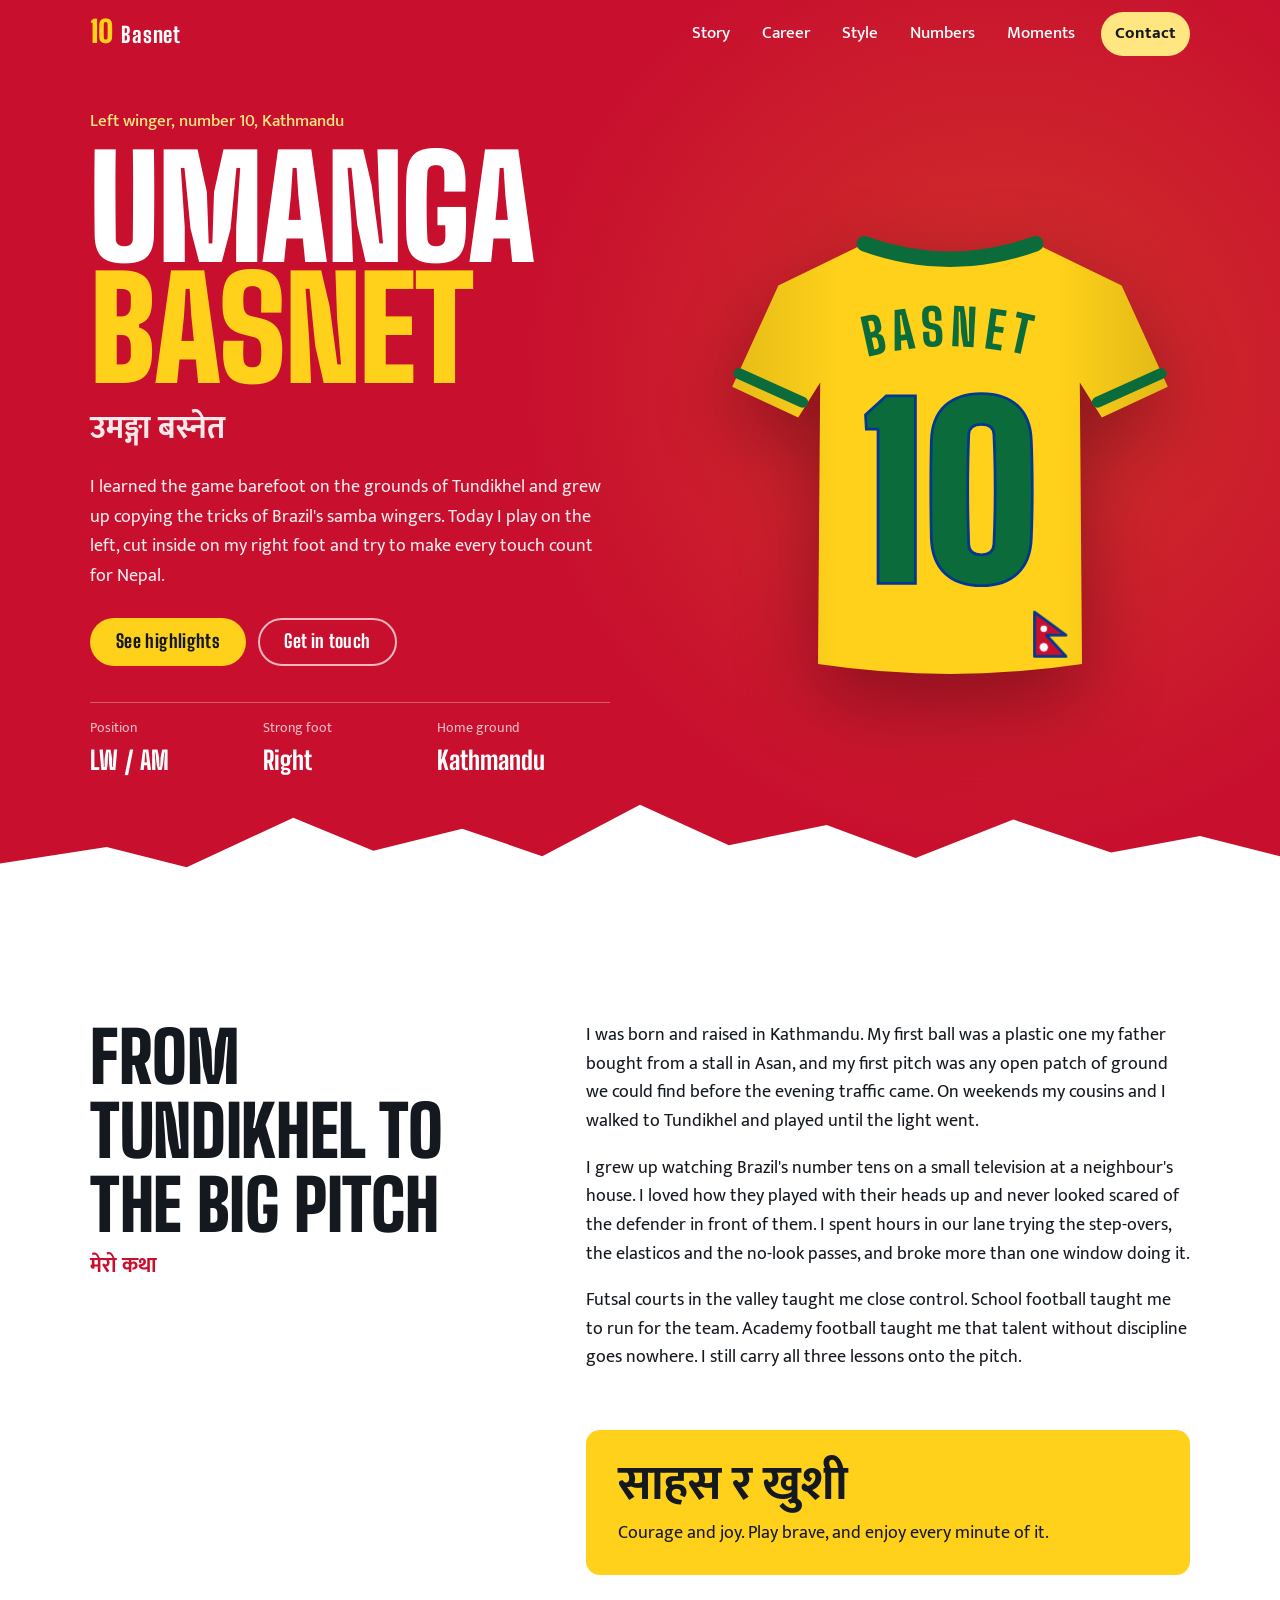
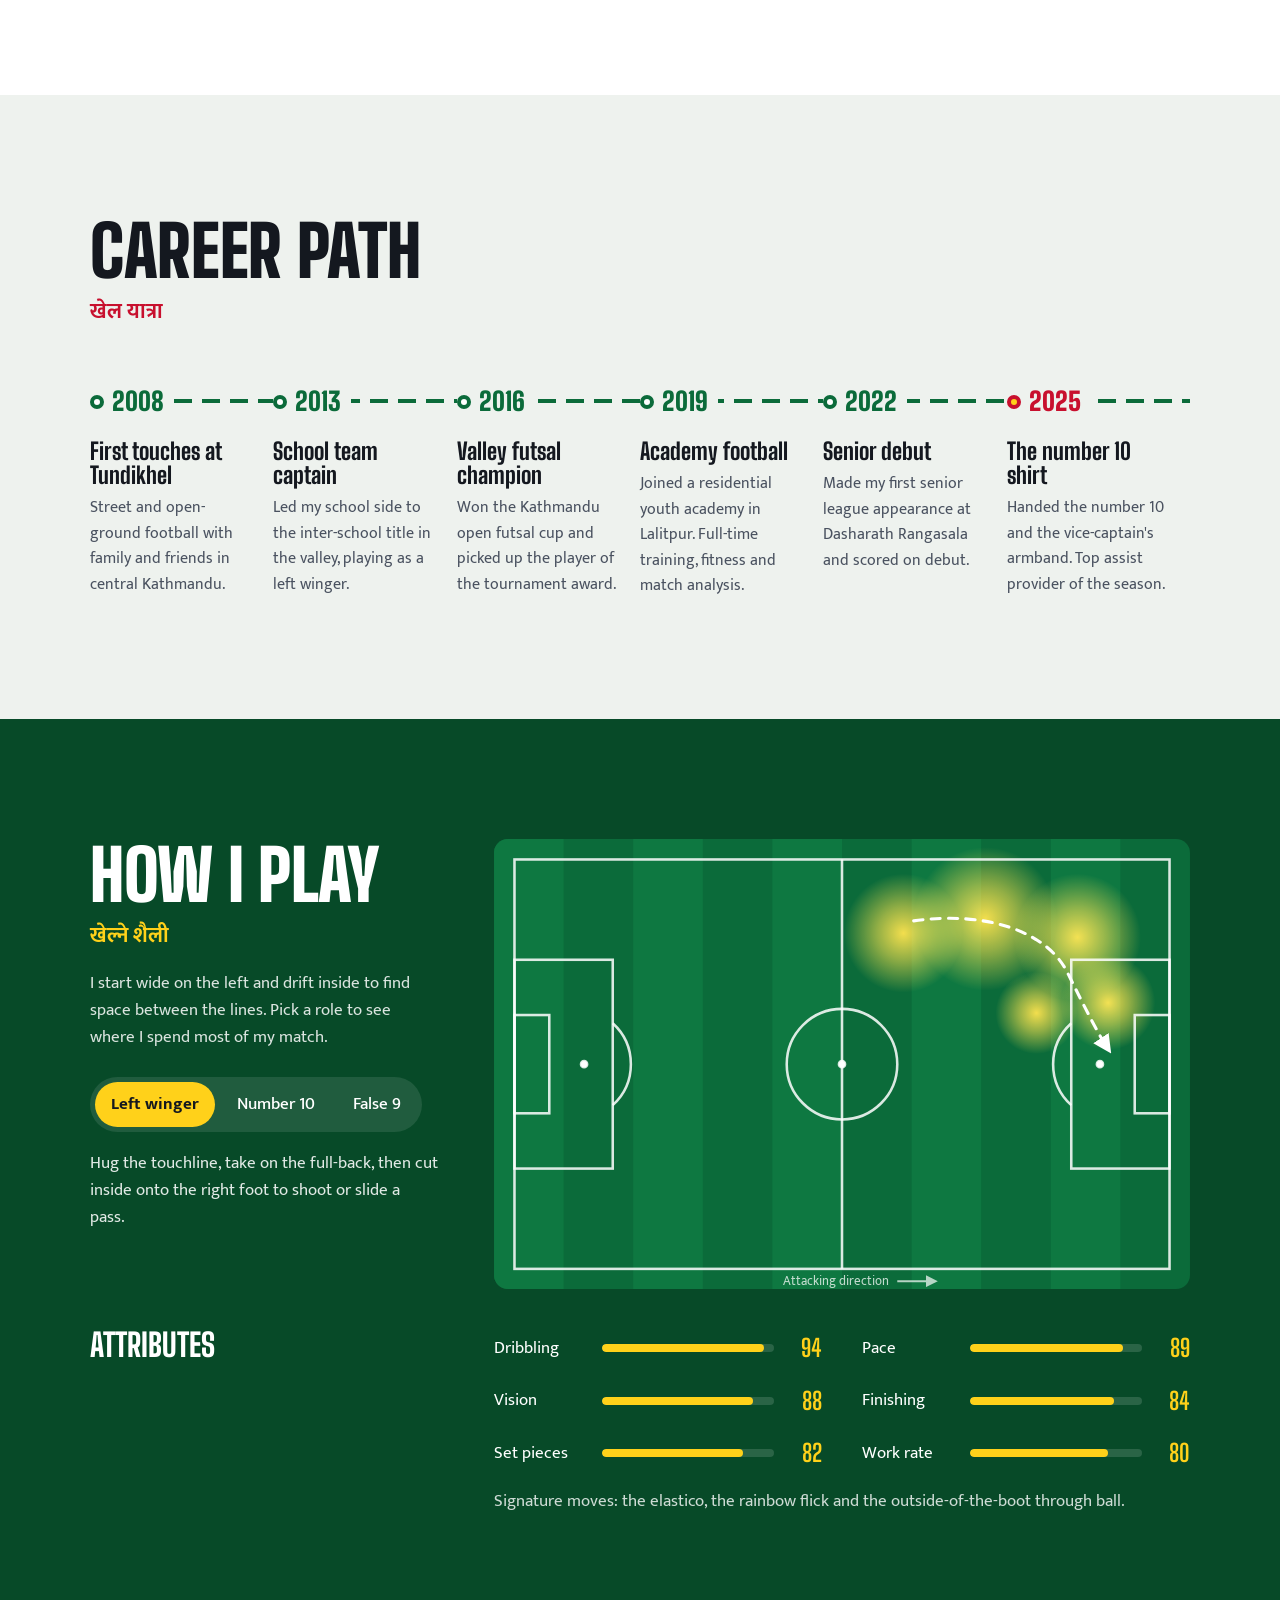
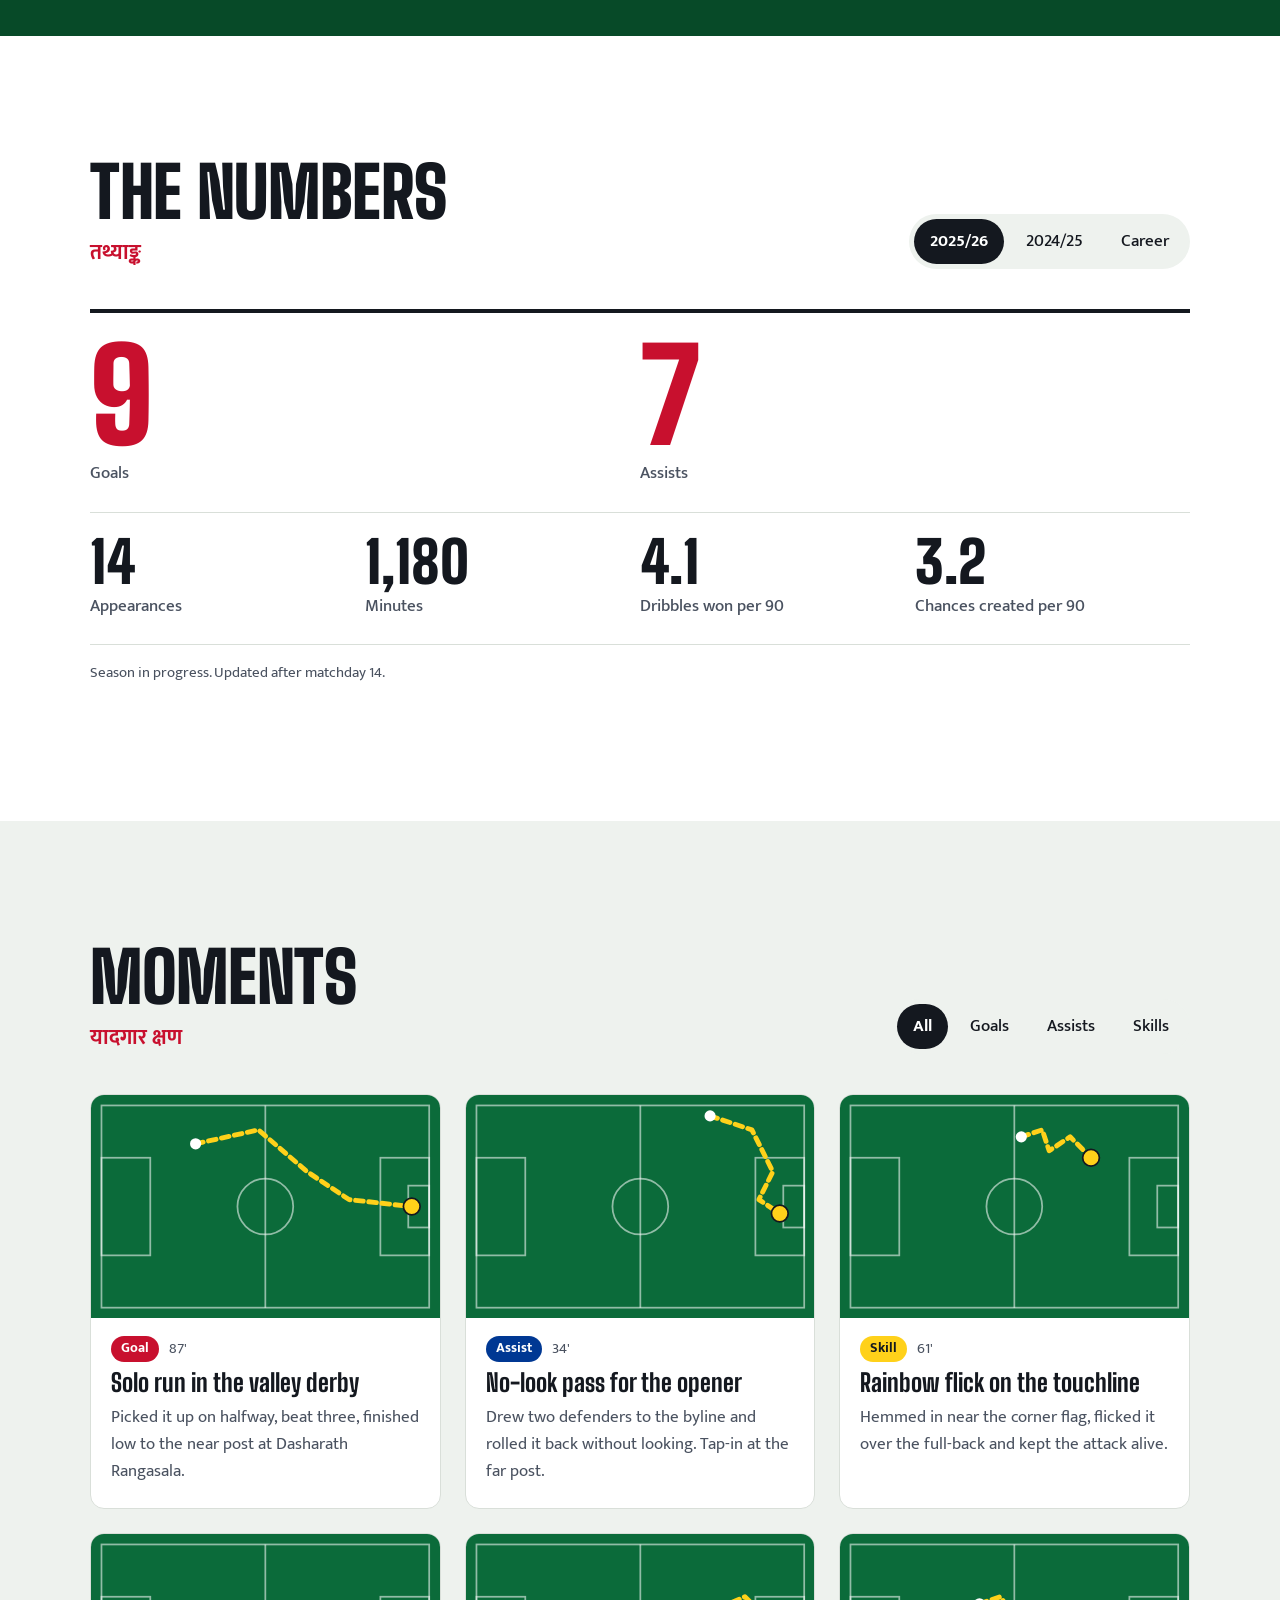
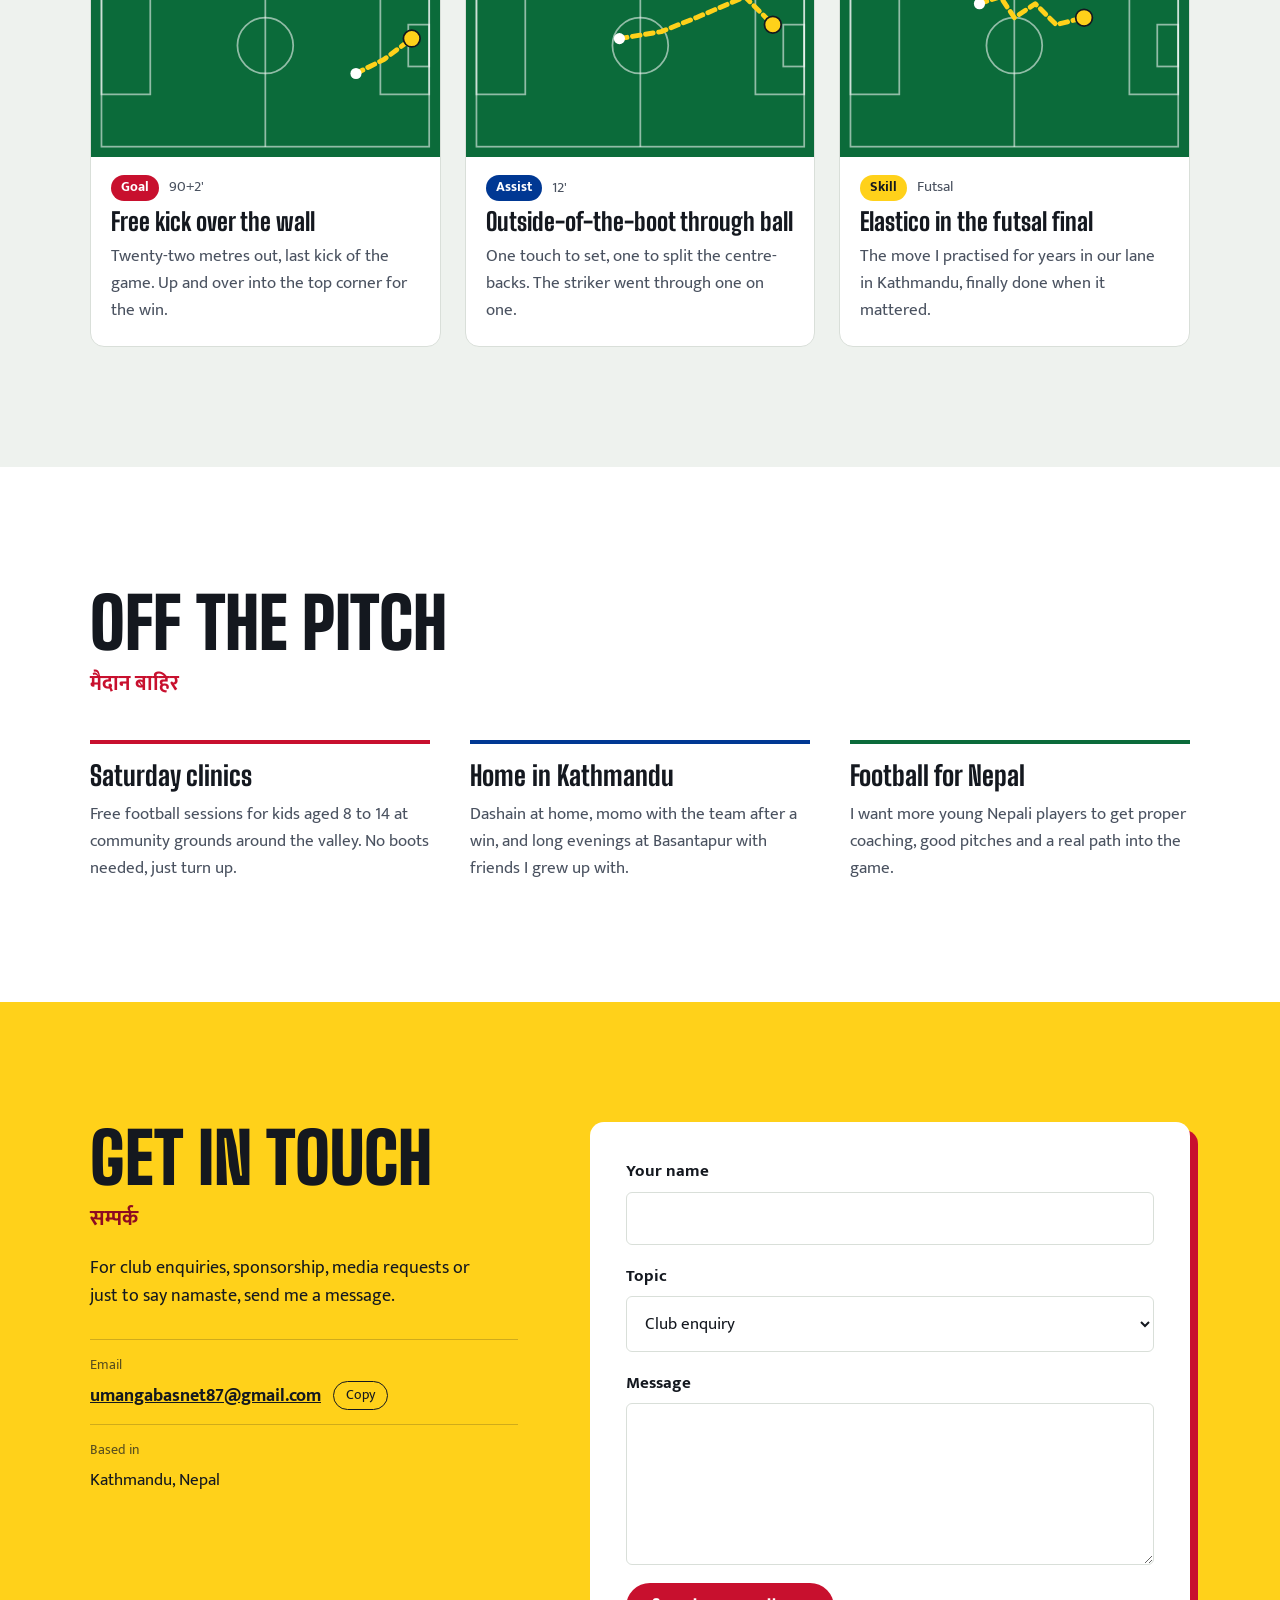
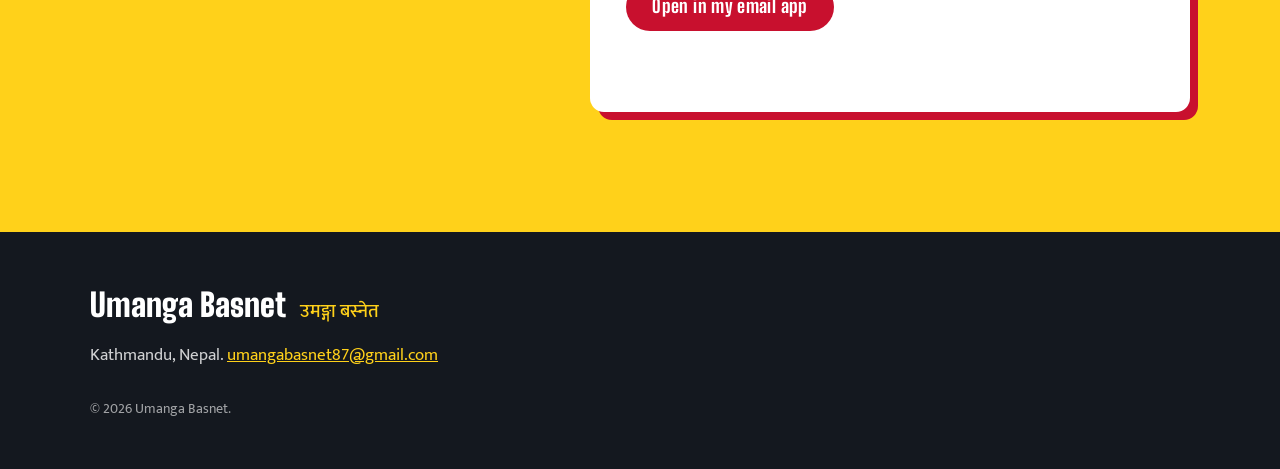
==== commit ed6985d0: "Updated my email address" ====
--- a/index.html
+++ b/index.html
@@ -450,8 +450,8 @@
           <ul class="contact-list">
             <li>
               <span class="cl-label">Email</span>
-              <a href="mailto:umanagabasnet87@gmail.com" id="email-link">umanagabasnet87@gmail.com</a>
-              <button class="copy-btn" data-copy="umanagabasnet87@gmail.com" type="button">Copy</button>
+              <a href="mailto:umangabasnet87@gmail.com" id="email-link">umangabasnet87@gmail.com</a>
+              <button class="copy-btn" data-copy="umangabasnet87@gmail.com" type="button">Copy</button>
             </li>
             <li>
               <span class="cl-label">Based in</span>
@@ -489,7 +489,7 @@
   <footer class="site-footer">
     <div class="container footer-inner">
       <p class="footer-name">Umanga Basnet <span lang="ne">उमङ्गा बस्नेत</span></p>
-      <p>Kathmandu, Nepal. <a href="mailto:umanagabasnet87@gmail.com">umanagabasnet87@gmail.com</a></p>
+      <p>Kathmandu, Nepal. <a href="mailto:umangabasnet87@gmail.com">umangabasnet87@gmail.com</a></p>
       <p class="footer-small">&copy; <span id="year">2026</span> Umanga Basnet.</p>
     </div>
   </footer>
